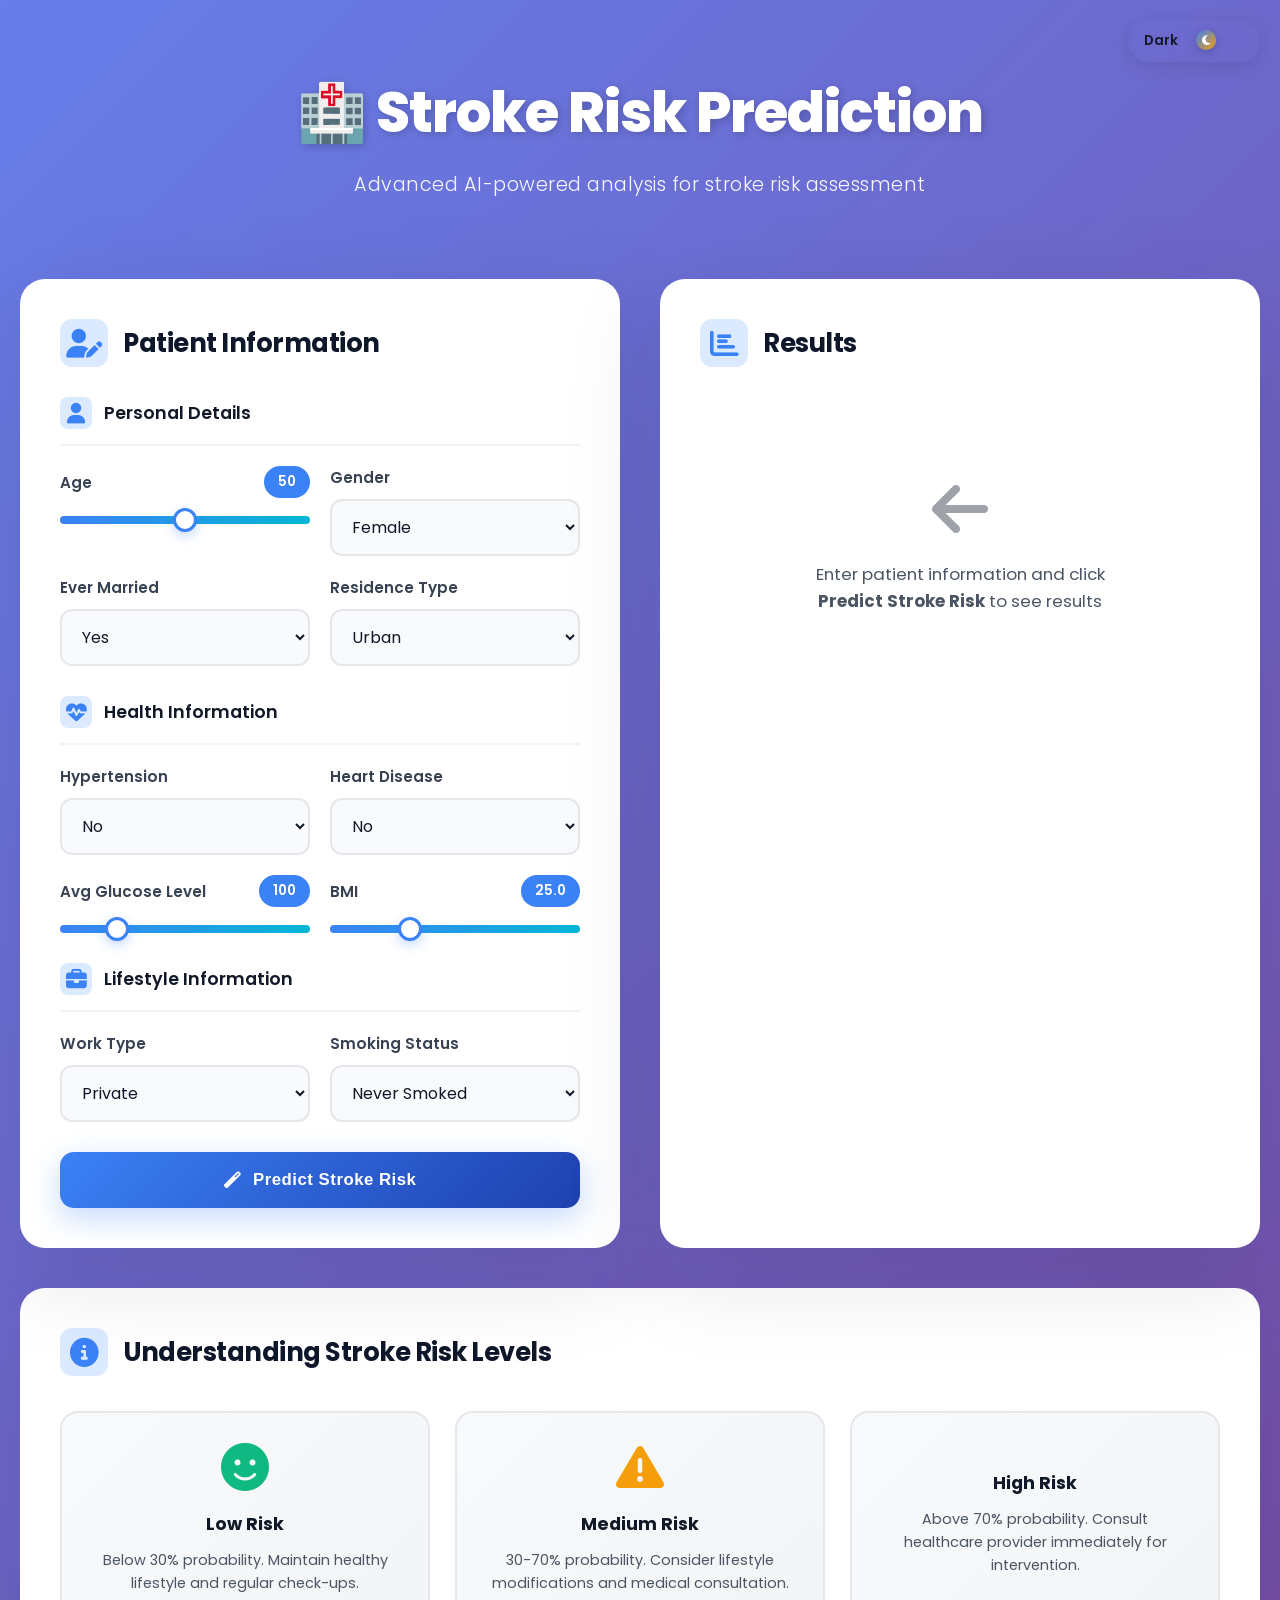
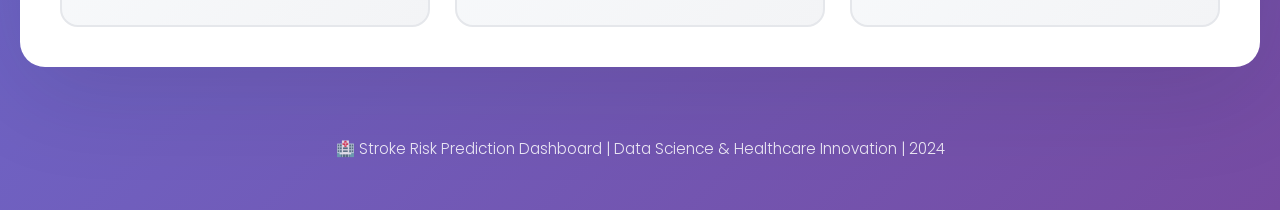
==== templates/index.html @ c1e39ba0 "commit-1" ====
<!DOCTYPE html>
<html lang="en">
<head>
    <meta charset="UTF-8">
    <meta name="viewport" content="width=device-width, initial-scale=1.0">
    <title>🏥 Stroke Risk Prediction Dashboard</title>
    <link href="https://fonts.googleapis.com/css2?family=Poppins:wght@300;400;500;600;700;800&family=Space+Mono:wght@400;700&display=swap" rel="stylesheet">
    <link rel="stylesheet" href="https://cdnjs.cloudflare.com/ajax/libs/font-awesome/6.4.0/css/all.min.css">
    <link rel="stylesheet" href="/static/css/theme-toggle.css">
    <style>
        :root {
            --primary: #3B82F6;
            --primary-dark: #1E40AF;
            --primary-light: #DBEAFE;
            --secondary: #06B6D4;
            --accent: #F59E0B;
            --success: #10B981;
            --danger: #EF4444;
            --warning: #F59E0B;
            --dark: #0F172A;
            --gray-900: #111827;
            --gray-800: #1F2937;
            --gray-700: #374151;
            --gray-600: #4B5563;
            --gray-200: #E5E7EB;
            --gray-100: #F3F4F6;
            --light: #F8FAFC;
            --white: #FFFFFF;
            --shadow: 0 20px 60px rgba(15, 23, 42, 0.08);
            --shadow-lg: 0 25px 100px rgba(15, 23, 42, 0.12);
        }

        * {
            margin: 0;
            padding: 0;
            box-sizing: border-box;
        }

        html {
            scroll-behavior: smooth;
        }

        body {
            font-family: 'Poppins', sans-serif;
            background: linear-gradient(135deg, #667eea 0%, #764ba2 100%);
            min-height: 100vh;
            padding: 20px;
            color: var(--gray-900);
        }

        .container {
            max-width: 1400px;
            margin: 0 auto;
        }

        /* Header */
        .header {
            text-align: center;
            color: white;
            padding: 50px 20px 40px;
            margin-bottom: 40px;
        }

        .header h1 {
            font-size: clamp(2rem, 5vw, 3.5rem);
            font-weight: 800;
            margin-bottom: 15px;
            text-shadow: 2px 2px 8px rgba(0,0,0,0.2);
            letter-spacing: -1px;
        }

        .header p {
            font-size: clamp(0.95rem, 2vw, 1.2rem);
            opacity: 0.95;
            font-weight: 300;
            letter-spacing: 0.5px;
        }

        /* Main Grid */
        .main-grid {
            display: grid;
            grid-template-columns: 1fr 1fr;
            gap: 40px;
            margin-bottom: 40px;
        }

        @media (max-width: 1024px) {
            .main-grid {
                grid-template-columns: 1fr;
                gap: 30px;
            }
        }

        /* Cards */
        .card {
            background: var(--white);
            border-radius: 25px;
            padding: 40px;
            box-shadow: var(--shadow-lg);
            transition: all 0.3s cubic-bezier(0.4, 0, 0.2, 1);
            backdrop-filter: blur(10px);
        }

        .card:hover {
            transform: translateY(-8px);
            box-shadow: 0 30px 90px rgba(15, 23, 42, 0.15);
        }

        @media (max-width: 640px) {
            .card {
                padding: 24px;
                border-radius: 20px;
            }
        }

        .card-title {
            font-size: 1.6rem;
            font-weight: 700;
            color: var(--dark);
            margin-bottom: 30px;
            display: flex;
            align-items: center;
            gap: 15px;
            letter-spacing: -0.5px;
        }

        .card-title i {
            color: var(--primary);
            font-size: 1.8rem;
            background: var(--primary-light);
            width: 48px;
            height: 48px;
            display: flex;
            align-items: center;
            justify-content: center;
            border-radius: 12px;
        }

        /* Form Styles */
        .form-section {
            margin-bottom: 30px;
        }

        .form-section:last-child {
            margin-bottom: 0;
        }

        .section-header {
            display: flex;
            align-items: center;
            gap: 12px;
            margin-bottom: 20px;
            padding-bottom: 15px;
            border-bottom: 2px solid var(--gray-100);
        }

        .section-header i {
            font-size: 1.3rem;
            width: 32px;
            height: 32px;
            display: flex;
            align-items: center;
            justify-content: center;
            border-radius: 8px;
            background: var(--primary-light);
            color: var(--primary);
        }

        .section-header h3 {
            font-size: 1.1rem;
            color: var(--gray-900);
            font-weight: 600;
        }

        .form-grid {
            display: grid;
            grid-template-columns: 1fr 1fr;
            gap: 20px;
        }

        @media (max-width: 768px) {
            .form-grid {
                grid-template-columns: 1fr;
                gap: 16px;
            }
        }

        .form-group {
            display: flex;
            flex-direction: column;
        }

        .form-group label {
            display: flex;
            align-items: center;
            justify-content: space-between;
            font-weight: 600;
            color: var(--gray-700);
            margin-bottom: 10px;
            font-size: 0.95rem;
        }

        .form-group input,
        .form-group select {
            width: 100%;
            padding: 14px 16px;
            border: 2px solid var(--gray-200);
            border-radius: 12px;
            font-size: 1rem;
            font-family: inherit;
            transition: all 0.3s ease;
            background: var(--light);
            color: var(--gray-900);
        }

        .form-group input::placeholder,
        .form-group select::placeholder {
            color: var(--gray-600);
        }

        .form-group input:hover,
        .form-group select:hover {
            border-color: var(--primary);
            background: var(--white);
        }

        .form-group input:focus,
        .form-group select:focus {
            outline: none;
            border-color: var(--primary);
            background: var(--white);
            box-shadow: 0 0 0 4px rgba(59, 130, 246, 0.1);
        }

        .form-group input[type="range"] {
            padding: 0;
            height: 8px;
            -webkit-appearance: none;
            background: linear-gradient(to right, var(--primary), var(--secondary));
            border-radius: 5px;
            border: none;
            cursor: pointer;
            margin-top: 8px;
        }

        .form-group input[type="range"]::-webkit-slider-thumb {
            -webkit-appearance: none;
            width: 24px;
            height: 24px;
            background: var(--white);
            border: 3px solid var(--primary);
            border-radius: 50%;
            cursor: pointer;
            box-shadow: 0 4px 12px rgba(59, 130, 246, 0.3);
            transition: all 0.2s ease;
        }

        .form-group input[type="range"]::-webkit-slider-thumb:hover {
            transform: scale(1.15);
            box-shadow: 0 6px 20px rgba(59, 130, 246, 0.5);
        }

        .form-group input[type="range"]::-moz-range-thumb {
            width: 24px;
            height: 24px;
            background: var(--white);
            border: 3px solid var(--primary);
            border-radius: 50%;
            cursor: pointer;
            box-shadow: 0 4px 12px rgba(59, 130, 246, 0.3);
            transition: all 0.2s ease;
        }

        .range-value {
            display: inline-block;
            background: var(--primary);
            color: white;
            padding: 6px 14px;
            border-radius: 20px;
            font-weight: 600;
            font-size: 0.85rem;
        }

        /* Predict Button */
        .predict-btn {
            width: 100%;
            padding: 18px 24px;
            background: linear-gradient(135deg, var(--primary) 0%, var(--primary-dark) 100%);
            color: white;
            border: none;
            border-radius: 14px;
            font-size: 1.05rem;
            font-weight: 700;
            cursor: pointer;
            transition: all 0.3s cubic-bezier(0.4, 0, 0.2, 1);
            display: flex;
            align-items: center;
            justify-content: center;
            gap: 12px;
            margin-top: 30px;
            letter-spacing: 0.5px;
            box-shadow: 0 10px 30px rgba(59, 130, 246, 0.3);
        }

        .predict-btn:hover:not(.loading) {
            transform: translateY(-3px);
            box-shadow: 0 15px 50px rgba(59, 130, 246, 0.5);
        }

        .predict-btn:active:not(.loading) {
            transform: translateY(-1px);
        }

        .predict-btn.loading {
            opacity: 0.8;
            pointer-events: none;
        }

        /* Results Section */
        .results-container {
            display: none;
            animation: fadeInUp 0.5s ease;
        }

        .results-container.show {
            display: block;
        }

        @keyframes fadeInUp {
            from {
                opacity: 0;
                transform: translateY(30px);
            }
            to {
                opacity: 1;
                transform: translateY(0);
            }
        }

        .placeholder {
            text-align: center;
            padding: 80px 20px;
            color: var(--gray-400);
        }

        .placeholder i {
            font-size: 4rem;
            margin-bottom: 20px;
            opacity: 0.4;
        }

        .placeholder p {
            font-size: 1.05rem;
            line-height: 1.6;
            color: var(--gray-600);
        }

        .result-card {
            background: linear-gradient(135deg, var(--light) 0%, var(--gray-100) 100%);
            border-radius: 16px;
            padding: 24px;
            margin-bottom: 20px;
            border: 2px solid var(--gray-200);
            border-left: 5px solid var(--primary);
            transition: all 0.3s ease;
        }

        .result-card:hover {
            transform: translateX(5px);
        }

        .result-card.low-risk {
            border-left-color: var(--success);
            background: linear-gradient(135deg, #ECFDF5 0%, #D1FAE5 100%);
            border-color: #A7F3D0;
        }

        .result-card.medium-risk {
            border-left-color: var(--warning);
            background: linear-gradient(135deg, #FFFBEB 0%, #FEF3C7 100%);
            border-color: #FDE68A;
        }

        .result-card.high-risk {
            border-left-color: var(--danger);
            background: linear-gradient(135deg, #FEF2F2 0%, #FEE2E2 100%);
            border-color: #FECACA;
        }

        .result-card h3 {
            font-size: 1.15rem;
            color: var(--gray-900);
            margin-bottom: 16px;
            display: flex;
            align-items: center;
            gap: 12px;
            font-weight: 700;
        }

        .result-card h3 i {
            font-size: 1.4rem;
            background: rgba(59, 130, 246, 0.1);
            width: 40px;
            height: 40px;
            display: flex;
            align-items: center;
            justify-content: center;
            border-radius: 10px;
            color: var(--primary);
        }

        .probability-bar {
            height: 32px;
            background: #E5E7EB;
            border-radius: 16px;
            overflow: hidden;
            margin-bottom: 16px;
            box-shadow: inset 0 2px 4px rgba(0,0,0,0.05);
        }

        .probability-fill {
            height: 100%;
            border-radius: 16px;
            transition: width 1s cubic-bezier(0.34, 1.56, 0.64, 1);
            display: flex;
            align-items: center;
            justify-content: center;
            color: white;
            font-weight: 700;
            font-size: 0.9rem;
            min-width: 45px;
        }

        .probability-fill.low {
            background: linear-gradient(90deg, var(--success), #34D399);
        }

        .probability-fill.medium {
            background: linear-gradient(90deg, var(--warning), #FCD34D);
        }

        .probability-fill.high {
            background: linear-gradient(90deg, var(--danger), #F87171);
        }

        .risk-badge {
            display: inline-block;
            padding: 8px 18px;
            border-radius: 20px;
            font-weight: 700;
            font-size: 0.85rem;
            text-transform: uppercase;
            letter-spacing: 0.5px;
        }

        .risk-badge.low {
            background: var(--success);
            color: white;
        }

        .risk-badge.medium {
            background: var(--warning);
            color: #78350F;
        }

        .risk-badge.high {
            background: var(--danger);
            color: white;
        }

        /* Ensemble Card */
        .ensemble-card {
            background: linear-gradient(135deg, var(--primary) 0%, var(--secondary) 100%);
            color: white;
            border-radius: 20px;
            padding: 40px;
            text-align: center;
            margin-top: 24px;
            box-shadow: 0 20px 60px rgba(59, 130, 246, 0.3);
        }

        .ensemble-card h2 {
            font-size: 1.4rem;
            margin-bottom: 20px;
            font-weight: 700;
            letter-spacing: -0.5px;
        }

        .ensemble-probability {
            font-size: 5rem;
            font-weight: 800;
            margin-bottom: 15px;
            letter-spacing: -2px;
            background: linear-gradient(135deg, #E0F2FE, #F0F9FF);
            -webkit-background-clip: text;
            -webkit-text-fill-color: transparent;
            background-clip: text;
        }

        .ensemble-risk {
            font-size: 1.15rem;
            opacity: 0.95;
            font-weight: 600;
        }

        /* Patient Summary */
        .patient-summary {
            background: var(--light);
            border-radius: 16px;
            padding: 24px;
            margin-top: 24px;
            border: 2px solid var(--gray-100);
        }

        .patient-summary h4 {
            margin-bottom: 18px;
            color: var(--gray-900);
            font-size: 1.05rem;
            font-weight: 700;
            display: flex;
            align-items: center;
            gap: 10px;
        }

        .patient-summary h4 i {
            color: var(--primary);
        }

        .summary-grid {
            display: grid;
            grid-template-columns: repeat(2, 1fr);
            gap: 12px;
        }

        @media (max-width: 640px) {
            .summary-grid {
                grid-template-columns: 1fr;
            }
        }

        .summary-item {
            display: flex;
            justify-content: space-between;
            padding: 12px 16px;
            background: white;
            border-radius: 12px;
            font-size: 0.9rem;
            border: 1px solid var(--gray-200);
            transition: all 0.2s ease;
        }

        .summary-item:hover {
            border-color: var(--primary);
            box-shadow: 0 4px 12px rgba(59, 130, 246, 0.1);
        }

        .summary-item span:first-child {
            color: var(--gray-600);
            font-weight: 500;
        }

        .summary-item span:last-child {
            font-weight: 700;
            color: var(--primary);
        }

        /* Info Section */
        .info-section {
            background: var(--white);
            border-radius: 25px;
            padding: 40px;
            box-shadow: var(--shadow-lg);
        }

        @media (max-width: 640px) {
            .info-section {
                padding: 24px;
            }
        }

        .info-section .card-title {
            margin-bottom: 35px;
        }

        .info-grid {
            display: grid;
            grid-template-columns: repeat(3, 1fr);
            gap: 25px;
        }

        @media (max-width: 768px) {
            .info-grid {
                grid-template-columns: repeat(2, 1fr);
                gap: 20px;
            }
        }

        @media (max-width: 640px) {
            .info-grid {
                grid-template-columns: 1fr;
            }
        }

        .info-card {
            text-align: center;
            padding: 30px;
            background: linear-gradient(135deg, var(--light) 0%, var(--gray-100) 100%);
            border-radius: 18px;
            border: 2px solid var(--gray-200);
            transition: all 0.3s ease;
        }

        .info-card:hover {
            transform: translateY(-8px);
            border-color: var(--primary);
            box-shadow: 0 15px 40px rgba(59, 130, 246, 0.1);
        }

        .info-card i {
            font-size: 3rem;
            margin-bottom: 20px;
            display: inline-block;
        }

        .info-card.low i {
            color: var(--success);
        }

        .info-card.medium i {
            color: var(--warning);
        }

        .info-card.high i {
            color: var(--danger);
        }

        .info-card h4 {
            margin-bottom: 12px;
            color: var(--gray-900);
            font-size: 1.1rem;
            font-weight: 700;
        }

        .info-card p {
            font-size: 0.9rem;
            color: var(--gray-600);
            line-height: 1.6;
        }

        /* Footer */
        .footer {
            text-align: center;
            color: white;
            padding: 30px;
            margin-top: 40px;
            opacity: 0.85;
            font-size: 0.95rem;
            font-weight: 300;
        }

        /* Loading Spinner */
        .spinner {
            width: 24px;
            height: 24px;
            border: 3px solid rgba(255,255,255,0.3);
            border-top-color: white;
            border-radius: 50%;
            animation: spin 1s linear infinite;
        }

        @keyframes spin {
            to {
                transform: rotate(360deg);
            }
        }

        /* Error Message */
        .error-message {
            background: #FEE2E2;
            color: var(--danger);
            padding: 16px 20px;
            border-radius: 12px;
            margin-top: 20px;
            display: none;
            border: 2px solid #FECACA;
            font-weight: 500;
            animation: slideDown 0.3s ease;
        }

        .error-message.show {
            display: block;
        }

        @keyframes slideDown {
            from {
                opacity: 0;
                transform: translateY(-10px);
            }
            to {
                opacity: 1;
                transform: translateY(0);
            }
        }

        /* Responsive adjustments */
        @media (max-width: 640px) {
            body {
                padding: 16px;
            }

            .header {
                padding: 35px 16px 30px;
                margin-bottom: 30px;
            }

            .main-grid {
                gap: 24px;
            }

            .card-title {
                font-size: 1.35rem;
            }
        }
    </style>
</head>
<body>
    <div class="container">
        <!-- Header -->
        <div class="header">
            <h1>🏥 Stroke Risk Prediction</h1>
            <p>Advanced AI-powered analysis for stroke risk assessment</p>
        </div>

        <!-- Main Grid -->
        <div class="main-grid">
            <!-- Input Form -->
            <div class="card">
                <h2 class="card-title"><i class="fas fa-user-edit"></i> Patient Information</h2>
                
                <form id="predictionForm">
                    <!-- Personal Information -->
                    <div class="form-section">
                        <div class="section-header">
                            <i class="fas fa-user"></i>
                            <h3>Personal Details</h3>
                        </div>
                        <div class="form-grid">
                            <div class="form-group">
                                <label>Age <span class="range-value" id="ageValue">50</span></label>
                                <input type="range" id="age" name="age" min="0" max="100" value="50">
                            </div>
                            <div class="form-group">
                                <label>Gender</label>
                                <select id="gender" name="gender">
                                    <option value="Female">Female</option>
                                    <option value="Male">Male</option>
                                    <option value="Other">Other</option>
                                </select>
                            </div>
                            <div class="form-group">
                                <label>Ever Married</label>
                                <select id="ever_married" name="ever_married">
                                    <option value="Yes">Yes</option>
                                    <option value="No">No</option>
                                </select>
                            </div>
                            <div class="form-group">
                                <label>Residence Type</label>
                                <select id="residence_type" name="residence_type">
                                    <option value="Urban">Urban</option>
                                    <option value="Rural">Rural</option>
                                </select>
                            </div>
                        </div>
                    </div>

                    <!-- Health Information -->
                    <div class="form-section">
                        <div class="section-header">
                            <i class="fas fa-heartbeat"></i>
                            <h3>Health Information</h3>
                        </div>
                        <div class="form-grid">
                            <div class="form-group">
                                <label>Hypertension</label>
                                <select id="hypertension" name="hypertension">
                                    <option value="0">No</option>
                                    <option value="1">Yes</option>
                                </select>
                            </div>
                            <div class="form-group">
                                <label>Heart Disease</label>
                                <select id="heart_disease" name="heart_disease">
                                    <option value="0">No</option>
                                    <option value="1">Yes</option>
                                </select>
                            </div>
                            <div class="form-group">
                                <label>Avg Glucose Level <span class="range-value" id="glucoseValue">100</span></label>
                                <input type="range" id="avg_glucose_level" name="avg_glucose_level" min="50" max="300" value="100">
                            </div>
                            <div class="form-group">
                                <label>BMI <span class="range-value" id="bmiValue">25.0</span></label>
                                <input type="range" id="bmi" name="bmi" min="10" max="60" value="25" step="0.1">
                            </div>
                        </div>
                    </div>

                    <!-- Lifestyle Information -->
                    <div class="form-section">
                        <div class="section-header">
                            <i class="fas fa-briefcase"></i>
                            <h3>Lifestyle Information</h3>
                        </div>
                        <div class="form-grid">
                            <div class="form-group">
                                <label>Work Type</label>
                                <select id="work_type" name="work_type">
                                    <option value="Private">Private</option>
                                    <option value="Self-employed">Self-employed</option>
                                    <option value="Govt_job">Government Job</option>
                                    <option value="children">Children</option>
                                    <option value="Never_worked">Never Worked</option>
                                </select>
                            </div>
                            <div class="form-group">
                                <label>Smoking Status</label>
                                <select id="smoking_status" name="smoking_status">
                                    <option value="never smoked">Never Smoked</option>
                                    <option value="formerly smoked">Formerly Smoked</option>
                                    <option value="smokes">Currently Smokes</option>
                                    <option value="Unknown">Unknown</option>
                                </select>
                            </div>
                        </div>
                    </div>

                    <button type="submit" class="predict-btn" id="predictBtn">
                        <i class="fas fa-magic"></i>
                        <span>Predict Stroke Risk</span>
                    </button>
                </form>

                <div class="error-message" id="errorMessage"></div>
            </div>

            <!-- Results Section -->
            <div class="card">
                <h2 class="card-title"><i class="fas fa-chart-bar"></i> Results</h2>
                
                <div class="placeholder" id="placeholder">
                    <i class="fas fa-arrow-left"></i>
                    <p>Enter patient information and click<br><strong>Predict Stroke Risk</strong> to see results</p>
                </div>

                <div class="results-container" id="resultsContainer">
                    <!-- Model A Result -->
                    <div class="result-card" id="resultA">
                        <h3><i class="fas fa-brain"></i> Model A (Original Data)</h3>
                        <div class="probability-bar">
                            <div class="probability-fill" id="probFillA" style="width: 0%;">0%</div>
                        </div>
                        <span class="risk-badge" id="riskBadgeA">-</span>
                    </div>

                    <!-- Model B Result -->
                    <div class="result-card" id="resultB">
                        <h3><i class="fas fa-robot"></i> Model B (Synthetic Data)</h3>
                        <div class="probability-bar">
                            <div class="probability-fill" id="probFillB" style="width: 0%;">0%</div>
                        </div>
                        <span class="risk-badge" id="riskBadgeB">-</span>
                    </div>

                    <!-- Ensemble Result -->
                    <div class="ensemble-card" id="ensembleCard">
                        <h2>🎯 Combined Prediction</h2>
                        <div class="ensemble-probability" id="ensembleProb">--%</div>
                        <div class="ensemble-risk" id="ensembleRisk">Risk Level: --</div>
                    </div>

                    <!-- Patient Summary -->
                    <div class="patient-summary">
                        <h4><i class="fas fa-clipboard-list"></i> Patient Summary</h4>
                        <div class="summary-grid" id="patientSummary">
                            <!-- Filled by JavaScript -->
                        </div>
                    </div>
                </div>
            </div>
        </div>

        <!-- Info Section -->
        <div class="info-section">
            <h2 class="card-title"><i class="fas fa-info-circle"></i> Understanding Stroke Risk Levels</h2>
            <div class="info-grid">
                <div class="info-card low">
                    <i class="fas fa-smile"></i>
                    <h4>Low Risk</h4>
                    <p>Below 30% probability. Maintain healthy lifestyle and regular check-ups.</p>
                </div>
                <div class="info-card medium">
                    <i class="fas fa-exclamation-triangle"></i>
                    <h4>Medium Risk</h4>
                    <p>30-70% probability. Consider lifestyle modifications and medical consultation.</p>
                </div>
                <div class="info-card high">
                    <i class="fas fa-alert"></i>
                    <h4>High Risk</h4>
                    <p>Above 70% probability. Consult healthcare provider immediately for intervention.</p>
                </div>
            </div>
        </div>

        <!-- Footer -->
        <div class="footer">
            <p>🏥 Stroke Risk Prediction Dashboard | Data Science & Healthcare Innovation | 2024</p>
        </div>
    </div>

    <script>
        // Range input handlers
        const ageInput = document.getElementById('age');
        const ageValue = document.getElementById('ageValue');
        const glucoseInput = document.getElementById('avg_glucose_level');
        const glucoseValue = document.getElementById('glucoseValue');
        const bmiInput = document.getElementById('bmi');
        const bmiValue = document.getElementById('bmiValue');

        ageInput.addEventListener('input', (e) => {
            ageValue.textContent = e.target.value;
        });

        glucoseInput.addEventListener('input', (e) => {
            glucoseValue.textContent = e.target.value;
        });

        bmiInput.addEventListener('input', (e) => {
            bmiValue.textContent = parseFloat(e.target.value).toFixed(1);
        });

        // Form submission
        const form = document.getElementById('predictionForm');
        const predictBtn = document.getElementById('predictBtn');
        const resultsContainer = document.getElementById('resultsContainer');
        const placeholder = document.getElementById('placeholder');
        const errorMessage = document.getElementById('errorMessage');

        form.addEventListener('submit', async (e) => {
            e.preventDefault();
            
            // Validate form
            const age = parseFloat(ageInput.value);
            if (age < 0 || age > 120) {
                showError('Please enter a valid age between 0 and 120');
                return;
            }

            // Show loading state
            predictBtn.classList.add('loading');
            predictBtn.innerHTML = '<div class="spinner"></div><span>Analyzing...</span>';
            errorMessage.classList.remove('show');

            try {
                // Simulate API call
                await new Promise(resolve => setTimeout(resolve, 1500));

                // Generate predictions
                const predictions = generatePredictions();
                displayResults(predictions);
                
                placeholder.style.display = 'none';
                resultsContainer.classList.add('show');
            } catch (error) {
                showError('An error occurred. Please try again.');
            } finally {
                predictBtn.classList.remove('loading');
                predictBtn.innerHTML = '<i class="fas fa-magic"></i><span>Predict Stroke Risk</span>';
            }
        });

        function generatePredictions() {
            const age = parseFloat(ageInput.value);
            const hypertension = parseInt(document.getElementById('hypertension').value);
            const heart_disease = parseInt(document.getElementById('heart_disease').value);
            const glucose = parseFloat(glucoseInput.value);
            const bmi = parseFloat(bmiInput.value);

            // Simple risk calculation
            let risk = 0;
            risk += (age / 100) * 30;
            risk += hypertension * 20;
            risk += heart_disease * 15;
            risk += ((glucose - 80) / 220) * 20;
            risk += ((bmi - 18.5) / 15) * 15;

            risk = Math.max(0, Math.min(100, risk));

            // Add some variation for models
            const modelA = risk + (Math.random() - 0.5) * 15;
            const modelB = risk + (Math.random() - 0.5) * 15;
            const ensemble = (modelA + modelB) / 2;

            return {
                modelA: Math.max(0, Math.min(100, modelA)),
                modelB: Math.max(0, Math.min(100, modelB)),
                ensemble: Math.max(0, Math.min(100, ensemble))
            };
        }

        function displayResults(predictions) {
            const modelA = predictions.modelA;
            const modelB = predictions.modelB;
            const ensemble = predictions.ensemble;

            // Update Model A
            updateModelDisplay('A', modelA);
            updateModelDisplay('B', modelB);

            // Update Ensemble
            document.getElementById('ensembleProb').textContent = ensemble.toFixed(1) + '%';
            document.getElementById('ensembleRisk').textContent = 'Risk Level: ' + getRiskLevel(ensemble);

            // Update Patient Summary
            updatePatientSummary();
        }

        function updateModelDisplay(model, probability) {
            const probFill = document.getElementById(`probFill${model}`);
            const riskBadge = document.getElementById(`riskBadge${model}`);
            const resultCard = document.getElementById(`result${model}`);

            const riskLevel = getRiskLevel(probability);

            probFill.textContent = probability.toFixed(1) + '%';
            probFill.style.width = probability + '%';
            probFill.className = `probability-fill ${getRiskClass(probability)}`;
            
            riskBadge.textContent = riskLevel;
            riskBadge.className = `risk-badge ${getRiskClass(probability)}`;

            resultCard.className = `result-card ${getRiskClass(probability)}-risk`;
        }

        function getRiskLevel(probability) {
            if (probability < 30) return 'Low Risk';
            if (probability < 70) return 'Medium Risk';
            return 'High Risk';
        }

        function getRiskClass(probability) {
            if (probability < 30) return 'low';
            if (probability < 70) return 'medium';
            return 'high';
        }

        function updatePatientSummary() {
            const summary = document.getElementById('patientSummary');
            const data = {
                'Age': ageInput.value + ' years',
                'Gender': document.getElementById('gender').value,
                'Married': document.getElementById('ever_married').value,
                'Residence': document.getElementById('residence_type').value,
                'Hypertension': document.getElementById('hypertension').value === '1' ? 'Yes' : 'No',
                'Heart Disease': document.getElementById('heart_disease').value === '1' ? 'Yes' : 'No',
                'Glucose': glucoseInput.value + ' mg/dL',
                'BMI': bmiInput.value
            };

            summary.innerHTML = Object.entries(data).map(([key, value]) => `
                <div class="summary-item">
                    <span>${key}</span>
                    <span>${value}</span>
                </div>
            `).join('');
        }

        function showError(message) {
            errorMessage.textContent = message;
            errorMessage.classList.add('show');
            setTimeout(() => {
                errorMessage.classList.remove('show');
            }, 5000);
        }
    </script>
    <script src="/static/js/theme-toggle.js"></script>
</body>
</html>
---- static/css/theme-toggle.css ----
/* Theme Toggle Styles and Variables */

/* Light Theme Variables */
body[data-theme="light"] {
    --primary: #0EA5E9;
    --primary-dark: #0369A1;
    --primary-glow: rgba(14, 165, 233, 0.15);
    --accent: #06D6A0;
    --accent-glow: rgba(6, 214, 160, 0.15);
    --accent-alt: #8B5CF6;
    --success: #10B981;
    --danger: #F43F5E;
    --warning: #F59E0B;
    --bg-dark: #F8FAFC;
    --bg-surface: rgba(255, 255, 255, 0.9);
    --bg-card: rgba(255, 255, 255, 0.95);
    --bg-elevated: rgba(248, 250, 252, 0.9);
    --bg-input: rgba(241, 245, 249, 0.95);
    --border: rgba(14, 165, 233, 0.15);
    --border-subtle: rgba(14, 165, 233, 0.08);
    --border-focus: rgba(14, 165, 233, 0.4);
    --text-primary: #0F172A;
    --text-secondary: #475569;
    --text-muted: #64748B;
}

/* Theme Toggle Button */
.theme-toggle {
    position: fixed;
    top: 20px;
    right: 20px;
    z-index: 9999;
    background: var(--bg-card);
    backdrop-filter: blur(20px);
    border: 1px solid var(--border);
    border-radius: 50px;
    padding: 8px 16px;
    display: flex;
    align-items: center;
    gap: 10px;
    cursor: pointer;
    box-shadow: 0 4px 20px rgba(0, 0, 0, 0.1);
    transition: all 0.3s ease;
    user-select: none;
}

.theme-toggle:hover {
    transform: translateY(-2px);
    box-shadow: 0 6px 25px var(--primary-glow);
    border-color: var(--border-focus);
}

.theme-toggle-track {
    position: relative;
    width: 50px;
    height: 26px;
    background: var(--bg-input);
    border-radius: 13px;
    border: 1px solid var(--border);
    transition: all 0.3s ease;
}

.theme-toggle-thumb {
    position: absolute;
    top: 2px;
    left: 2px;
    width: 20px;
    height: 20px;
    background: linear-gradient(135deg, var(--primary), var(--accent));
    border-radius: 50%;
    display: flex;
    align-items: center;
    justify-content: center;
    transition: all 0.3s ease;
    box-shadow: 0 2px 8px rgba(0, 0, 0, 0.2);
}

.theme-toggle-thumb i {
    font-size: 11px;
    color: white;
}

body[data-theme="light"] .theme-toggle-thumb {
    left: 26px;
    background: linear-gradient(135deg, #F59E0B, #FBBF24);
}

.theme-toggle-label {
    font-size: 0.85rem;
    font-weight: 600;
    color: var(--text-secondary);
    min-width: 40px;
}

/* Smooth transitions for theme changes */
body,
.bg-gradient,
.bg-effects,
.grid-pattern,
.grid-overlay,
.login-container,
.navbar,
.header,
.card,
.stat-card,
.input-wrapper input,
.btn,
button,
.theme-toggle,
.theme-toggle-track,
.theme-toggle-thumb {
    transition: background-color 0.3s ease, background 0.3s ease, color 0.3s ease, border-color 0.3s ease, box-shadow 0.3s ease;
}

/* Light theme adjustments for particles */
body[data-theme="light"] .particle {
    background: rgba(14, 165, 233, 0.3);
}

body[data-theme="light"] .bg-gradient {
    background: 
        radial-gradient(ellipse 80% 50% at 50% -20%, rgba(14, 165, 233, 0.08), transparent),
        radial-gradient(ellipse 60% 40% at 80% 100%, rgba(6, 214, 160, 0.06), transparent),
        radial-gradient(ellipse 50% 60% at 10% 60%, rgba(99, 102, 241, 0.04), transparent);
}

body[data-theme="light"] .grid-pattern,
body[data-theme="light"] .grid-overlay {
    background-image: 
        linear-gradient(rgba(14, 165, 233, 0.04) 1px, transparent 1px),
        linear-gradient(90deg, rgba(14, 165, 233, 0.04) 1px, transparent 1px);
}

body[data-theme="light"] .bg-effects {
    background:
        radial-gradient(ellipse 80% 50% at 50% -20%, rgba(14, 165, 233, 0.06), transparent),
        radial-gradient(ellipse 60% 40% at 90% 100%, rgba(6, 214, 160, 0.04), transparent),
        radial-gradient(ellipse 40% 50% at 5% 50%, rgba(139, 92, 246, 0.03), transparent);
}

/* Light mode input and form field overrides */
body[data-theme="light"] input,
body[data-theme="light"] select,
body[data-theme="light"] textarea,
body[data-theme="light"] .input-wrapper input,
body[data-theme="light"] .form-group input,
body[data-theme="light"] .form-group select {
    background-color: rgba(241, 245, 249, 0.8) !important;
    color: #0F172A !important;
    border-color: rgba(14, 165, 233, 0.15) !important;
    border-style: solid !important;
}

body[data-theme="light"] input:focus,
body[data-theme="light"] select:focus,
body[data-theme="light"] textarea:focus,
body[data-theme="light"] .input-wrapper input:focus,
body[data-theme="light"] .form-group input:focus,
body[data-theme="light"] .form-group select:focus {
    background-color: rgba(255, 255, 255, 0.95) !important;
    border-color: rgba(14, 165, 233, 0.4) !important;
    border-style: solid !important;
    box-shadow: 0 0 0 3px rgba(14, 165, 233, 0.08) !important;
}

body[data-theme="light"] input::placeholder,
body[data-theme="light"] textarea::placeholder {
    color: #64748B !important;
}

/* Light mode select dropdown options */
body[data-theme="light"] select option,
body[data-theme="light"] .form-group select option {
    background: #FFFFFF !important;
    color: #0F172A !important;
}

/* Light mode select dropdown arrow */
body[data-theme="light"] select,
body[data-theme="light"] .form-group select {
    -webkit-appearance: none !important;
    -moz-appearance: none !important;
    appearance: none !important;
    background-image: url("data:image/svg+xml,%3Csvg xmlns='http://www.w3.org/2000/svg' width='16' height='16' viewBox='0 0 16 16'%3E%3Cpath fill='%23475569' d='M8 11L3 6h10l-5 5z'/%3E%3C/svg%3E") !important;
    background-repeat: no-repeat !important;
    background-position: right 14px center !important;
    background-size: 14px 14px !important;
    padding-right: 40px !important;
}

/* Light mode autofill styles */
body[data-theme="light"] input:-webkit-autofill,
body[data-theme="light"] input:-webkit-autofill:hover,
body[data-theme="light"] input:-webkit-autofill:focus {
    -webkit-box-shadow: 0 0 0 1000px rgba(255, 255, 255, 0.95) inset !important;
    -webkit-text-fill-color: #0F172A !important;
    border-color: rgba(14, 165, 233, 0.2) !important;
}

/* Light mode — Patient Summary */
body[data-theme="light"] .patient-summary {
    background: rgba(255, 255, 255, 0.9);
    border-color: rgba(14, 165, 233, 0.15);
}

body[data-theme="light"] .summary-item {
    background: rgba(241, 245, 249, 0.9) !important;
    border-color: rgba(14, 165, 233, 0.12) !important;
}

body[data-theme="light"] .summary-item span:first-child {
    color: #475569 !important;
}

body[data-theme="light"] .summary-item span:last-child {
    color: #0369A1 !important;
}

body[data-theme="light"] .patient-summary h4 {
    color: #0F172A !important;
}

/* Responsive adjustments */
@media (max-width: 768px) {
    .theme-toggle {
        top: 15px;
        right: 15px;
        padding: 6px 12px;
    }
    
    .theme-toggle-label {
        font-size: 0.75rem;
        min-width: 35px;
    }
    
    .theme-toggle-track {
        width: 44px;
        height: 24px;
    }
    
    .theme-toggle-thumb {
        width: 18px;
        height: 18px;
    }
    
    body[data-theme="light"] .theme-toggle-thumb {
        left: 23px;
    }
}
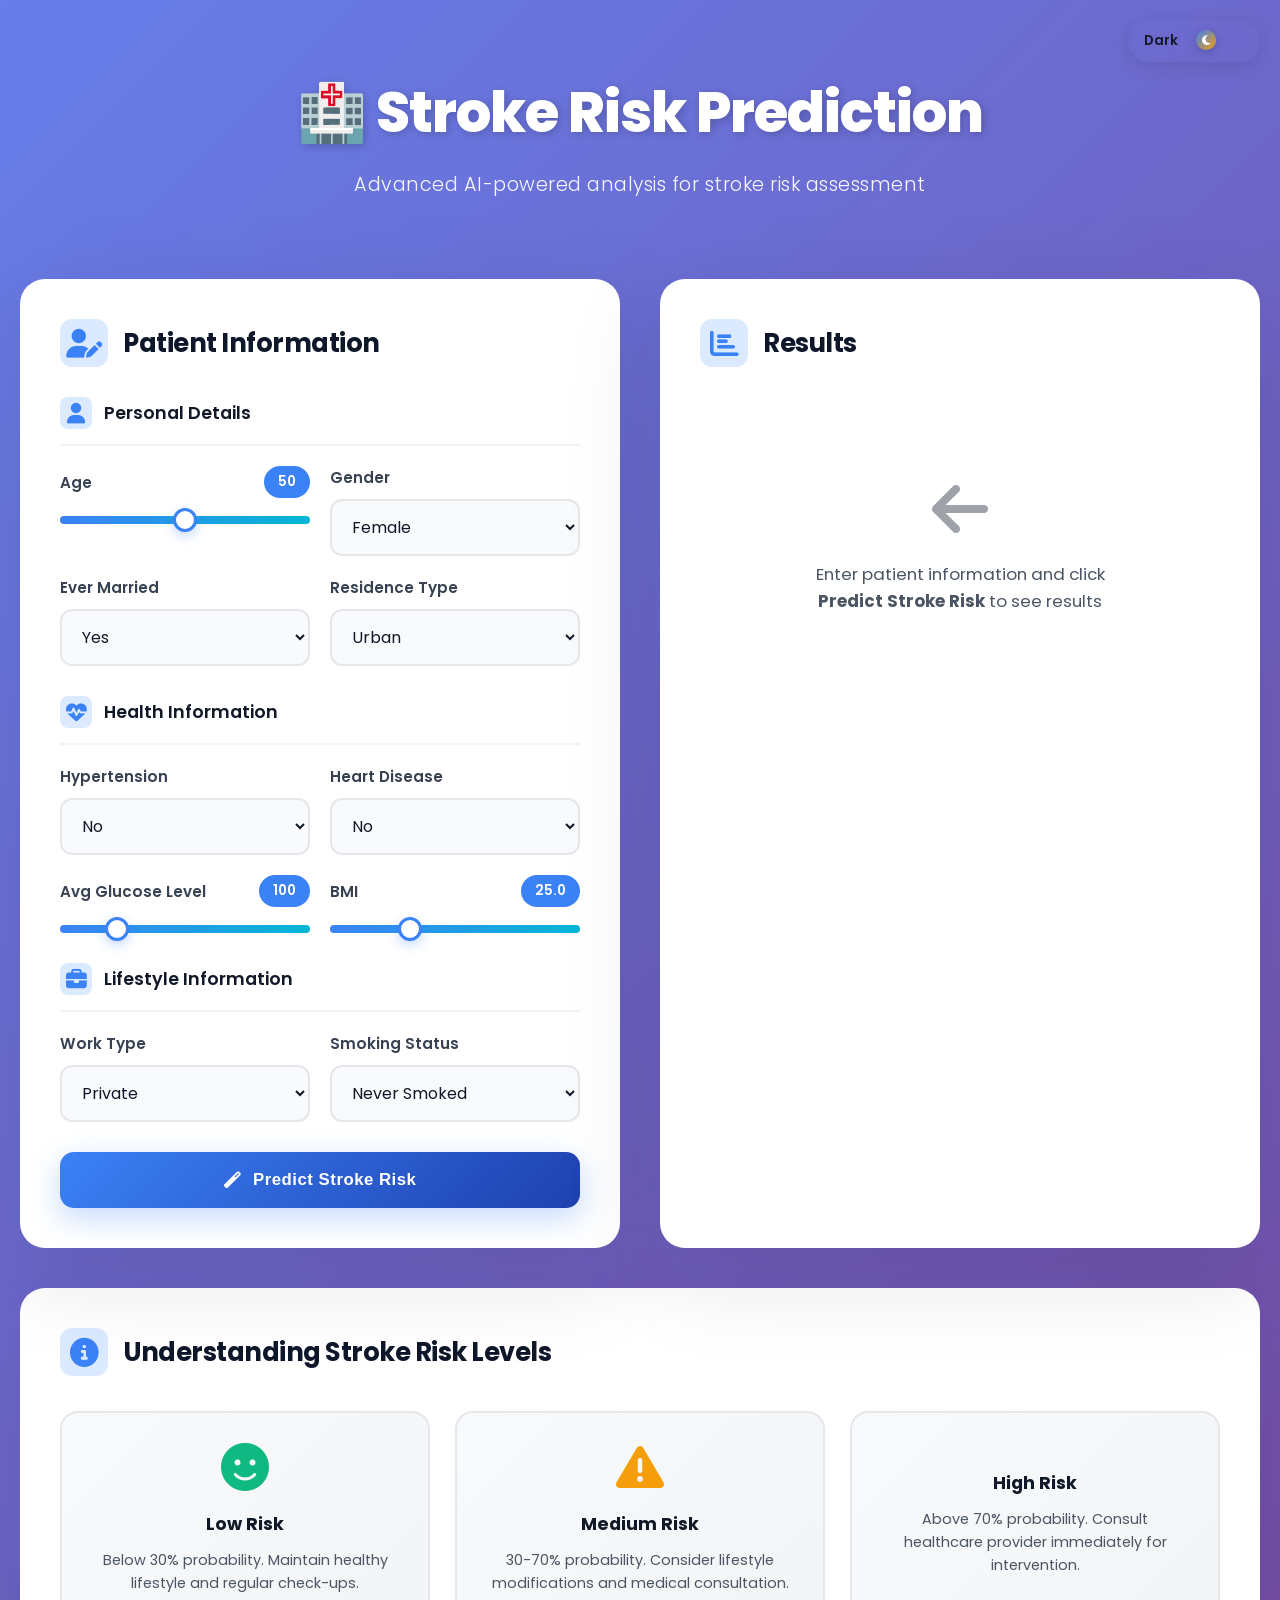
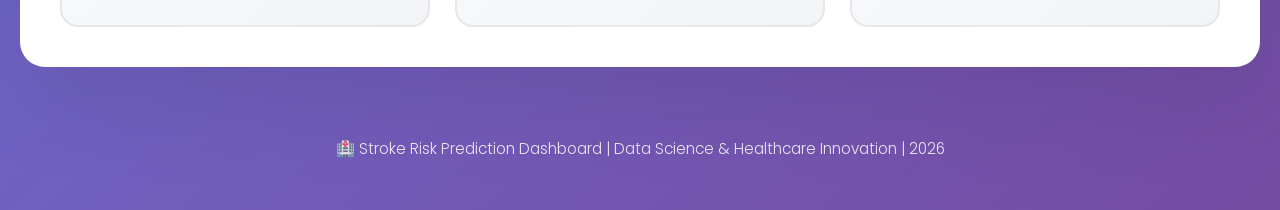
==== commit 37458294: "commit" ====
--- a/templates/index.html
+++ b/templates/index.html
@@ -914,7 +914,7 @@
 
         <!-- Footer -->
         <div class="footer">
-            <p>🏥 Stroke Risk Prediction Dashboard | Data Science & Healthcare Innovation | 2024</p>
+            <p>🏥 Stroke Risk Prediction Dashboard | Data Science & Healthcare Innovation | 2026</p>
         </div>
     </div>
 
